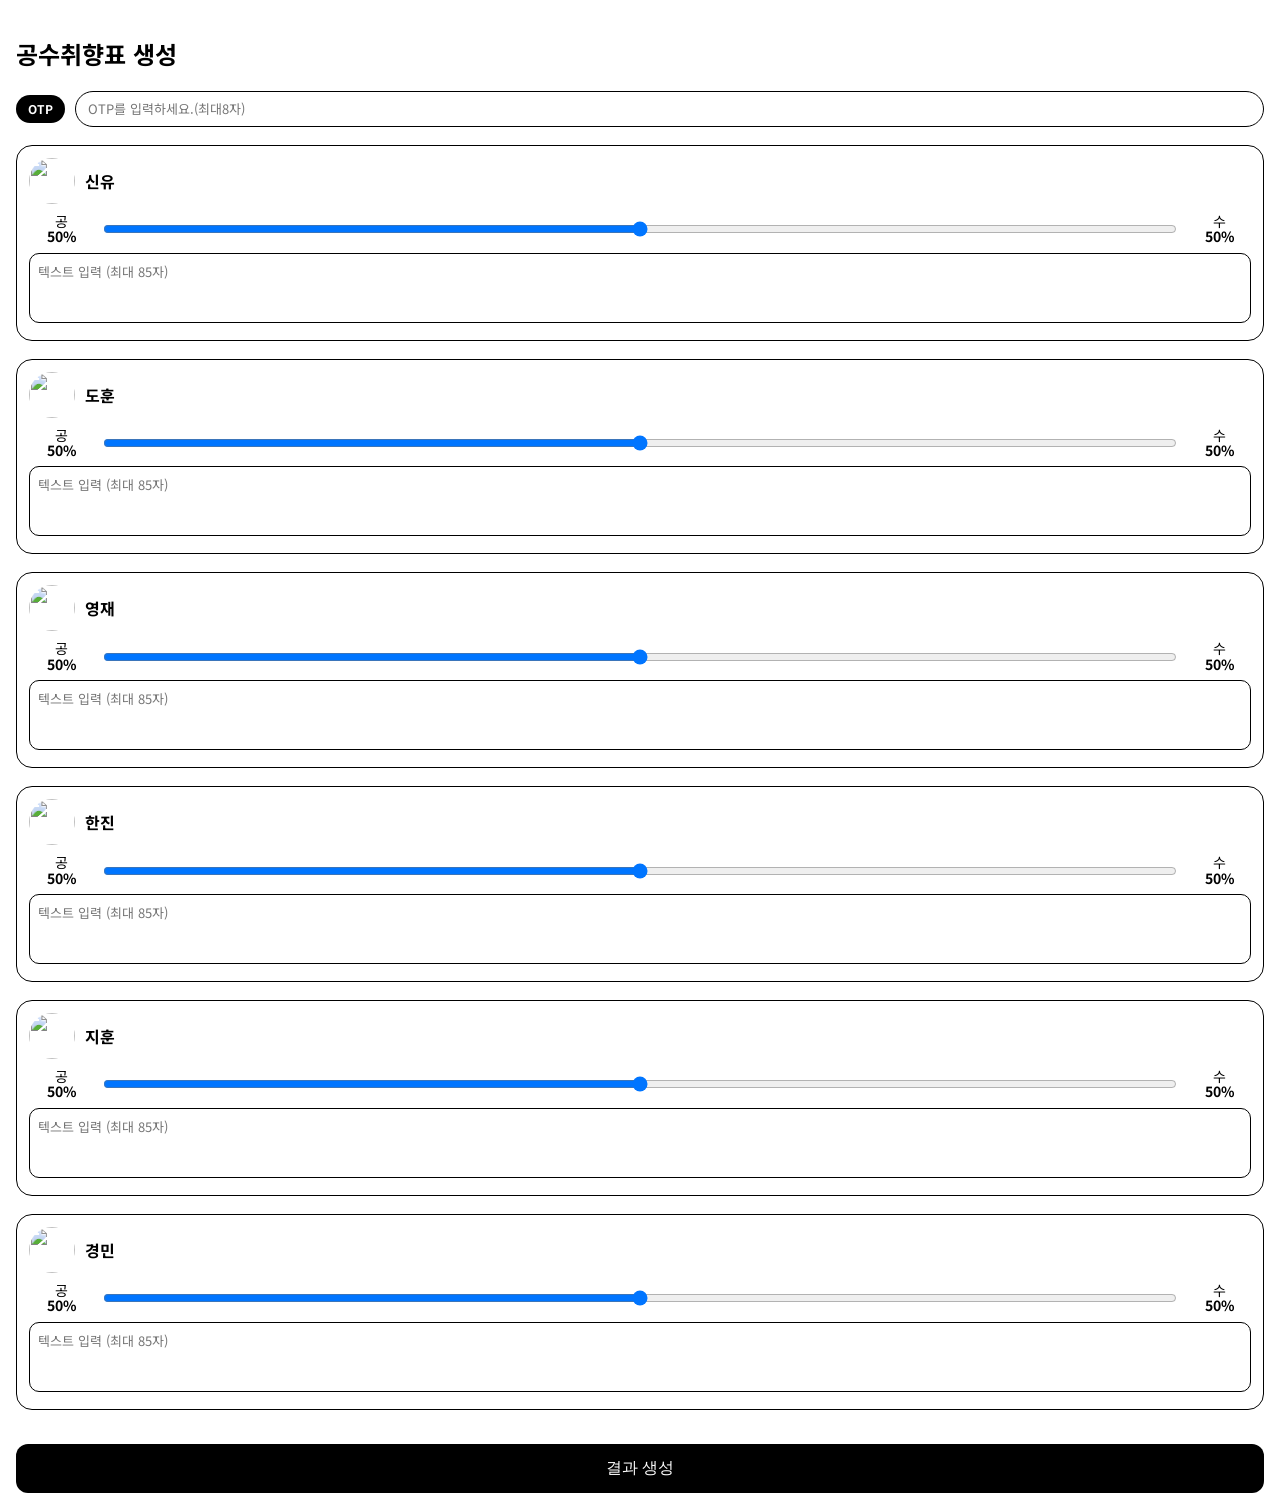
==== index.html @ 705f62eb "Update index.html" ====
<!DOCTYPE html>
<html lang="ko">
<head>
  <meta charset="UTF-8" />
  <meta name="viewport" content="width=device-width, initial-scale=1.0" />
  <title>공수취향표</title>

  <!-- ✅ Noto Sans KR -->
  <link rel="preconnect" href="https://fonts.googleapis.com">
  <link rel="preconnect" href="https://fonts.gstatic.com" crossorigin>
  <link href="https://fonts.googleapis.com/css2?family=Noto+Sans+KR:wght@400;500;700&display=swap" rel="stylesheet">

  <link rel="stylesheet" as="style" crossorigin
href="https://cdn.jsdelivr.net/gh/orioncactus/pretendard@v1.3.9/dist/web/static/pretendard.css" />

  <link rel="stylesheet" href="./style.css">
  <script src="./script.js" defer></script>
  <script src="https://cdn.jsdelivr.net/npm/html2canvas@1.4.1/dist/html2canvas.min.js"></script>
</head>

<body>
  <!-- 입력 화면 -->
  <div id="controls">
    <h2>공수취향표 생성</h2>

    <!-- ✅ OTP 입력칸(맨 위) -->
    <div class="otp-input-row">
      <span class="otp-tag">OTP</span>
      <input id="otpIn" type="text" maxlength="8" placeholder="OTP를 입력하세요.(최대8자)" />
    </div>

    <div id="inputs"></div>
    <button type="button" onclick="generate()">결과 생성</button>
  </div>

  <!-- 결과 화면 -->
  <div id="result">
    <div id="preview">
      <div class="canvas" id="capture">
        <!-- ✅ 헤더: 왼쪽 OTP / 가운데 타이틀 / 오른쪽 크레딧 -->
        <div class="header">
         <div class="header-left">
  <div class="otp-display">
    <span class="otp-tag">OTP</span>
  </div>
  <span class="otp-text" id="otpOut"></span>
</div>
          <div class="header-center">
            <div class="title-wrap">
              <img class="logo" src="https://i.imgur.com/lxO0ay6.png" alt="logo" />
              <h1>공수취향표</h1>
            </div>
          </div>

          <div class="header-right">
            <div class="credit">shinanddo</div>
          </div>
        </div>

        <div class="grid" id="resultList"></div>
      </div>
    </div>

    <button type="button" onclick="saveImage()">이미지 저장</button>
  </div>
</body>
</html>
---- style.css ----
* { box-sizing: border-box; }

body {
  margin: 0;
  padding: 16px;
  font-family: 'Noto Sans KR', -apple-system, BlinkMacSystemFont, sans-serif;
  background: #fff;
}

/* ================= 공통 버튼 ================= */
button{
  width:100%;
  padding:14px;
  font-size:16px;
  background:#000;
  color:#fff;
  border:none;
  border-radius:12px;
  margin-top:16px;
}

/* ================= 입력 화면 ================= */
#controls{ display:block; }

.otp-input-row{
  display:flex;
  align-items:center;
  gap:10px;
  margin: 12px 0 18px;
}

.otp-tag{
  display:inline-flex;
  align-items:center;
  justify-content:center;
  padding:8px 12px;
  border-radius:999px;
  background:#000;
  color:#fff;
  font-size:12px;
  font-weight:700;
  line-height:1;
  flex:0 0 auto;
}

#otpIn{
  flex:1;
  height:36px;
  padding:0 12px;
  border:1px solid #000;
  border-radius:999px;
  font-size:13px;
  outline:none;
  font-family:'Noto Sans KR', sans-serif;
}

.member-control{
  border:1px solid #000;
  border-radius:16px;
  padding:12px;
  margin-bottom:18px;
}

.member-header{
  display:flex;
  align-items:center;
  gap:10px;
}

.member-header img{
  width:46px;
  height:46px;
  border-radius:50%;
  object-fit:cover;
}

.range-row{
  display:flex;
  align-items:center;
  gap:8px;
  font-size:14px;
  margin-top:10px;
}

.range-row input[type=range]{ flex:1; }

.range-row .side{
  width:64px;
  display:flex;
  flex-direction:column;
  align-items:center;
  justify-content:center;
  white-space:nowrap;
  font-family:'Noto Sans KR', sans-serif;
  line-height:1.1;
}

.range-row .side b{
  font-weight:700;
  font-size:14px;
  line-height:1.1;
}

.member-control textarea{
  width:100%;
  height:70px;
  margin-top:8px;
  padding:8px;
  border-radius:10px;
  border:1px solid #000;
  resize:none;
  font-size:13px;
  font-family:'Noto Sans KR', sans-serif;
}

/* ================= 결과 화면 ================= */
#result{ display:none; }

/* ===== 프리뷰 박스 ===== */
#preview{
  width:100%;
  max-width:1200px;
  margin:0 auto;
  overflow:hidden;
  background:#fff;
}

/* ===== 저장 기준 캔버스 ===== */
#capture.canvas{
  width:1200px;
  height:900px;
  background:#fff;
  padding:48px;
  display:flex;
  flex-direction:column;
}

/* 프리뷰 스케일 */
#preview #capture{
  transform-origin: top left;
  transform: scale(var(--preview-scale, 1));
}

/* ================= 헤더 ================= */
/* ✅ 3분할: 왼쪽 OTP / 가운데 타이틀 / 오른쪽 크레딧 */
.header{
  display:grid;
  grid-template-columns: 1fr auto 1fr;
  align-items:center;
  margin-bottom:40px;
}

.header-left{
  display:flex;
  align-items:center;
  gap:10px;
}

.header-center{ justify-self:center; }
.header-right{ justify-self:end; }

.title-wrap{
  display:flex;
  font-size:38px;
  align-items:center;
  gap:10px;
  justify-content:center;
}

.header h1{
  font-size:1em;
  margin:0;
}

.logo{
  height:1.5em;
  width:auto;
  display:block;
  object-fit:contain;
}

.credit{
  background:#000;
  color:#fff;
  font-size:12px;
  padding:10px 14px;
  border-radius:999px;
  font-family: -apple-system, BlinkMacSystemFont, "Segoe UI",
               Roboto, Helvetica, Arial, sans-serif;
  font-weight:600; /* 애플 UI 느낌에 가장 가까움 */
}

/* ✅ 결과 OTP 표시 */
/* OTP 결과 표시 (credit과 동일한 스타일) */
.otp-display{
  display:flex;
  align-items:center;
  justify-content:center;
  background:#000;
  color:#fff;
  padding:10px 14px;
  border-radius:999px;
  font-family: -apple-system, BlinkMacSystemFont, "Segoe UI",
               Roboto, Helvetica, Arial, sans-serif;
  font-size:16px;
  font-weight:700;
  line-height:1;
  position: relative;
  top: -1px; 
}

.otp-display .otp-tag{
  background:none;
  padding:0;
  color:#fff;
  font-size:16px;      /* ✅ OTP 폰트 16 */
  font-weight:700;     /* ✅ 볼드 */
  line-height:1;
}

.otp-display, .otp-text{
  line-height:16px;          /* font-size(16)와 동일하게 고정 */
  display:flex;
  align-items:center;        /* 수직 중앙 고정 */
}

.otp-text{
  font-family:'Noto Sans KR', sans-serif;
  font-size:16px;      /* ✅ 텍스트도 16 */
  font-weight:700;     /* ✅ 볼드 */
  color:#000;          /* ✅ 블랙 */
  line-height:1;
  white-space:nowrap;
  position: relative;
  top: -1px; 
}


/* ================= 2x3 그리드 ================= */
.grid{
  flex:1;
  display:grid;
  grid-template-columns:1fr 1fr;
  grid-template-rows:repeat(3, 1fr);
  gap:32px 36px;
}

/* ================= 카드 ================= */
.card{
  display:flex;
  align-items:center;
  gap:16px;
  height:100%;
}

.card img{
  width:150px;
  height:150px;
  border-radius:50%;
  object-fit:cover;
}

.content{ flex:1; }

/* ================= 공/수 바 ================= */
.bar-wrap{
  display:flex;
  align-items:center;
  gap:12px;
  margin-bottom:14px;
  font-family:'Noto Sans KR', sans-serif;
}

/* ✅ 결과 공/수(라벨+숫자) 가운데 정렬 */
.sidecol{
  width:36px;
  text-align:center;
  line-height:1.15;
}

.sidecol .label{
  font-family: -apple-system, BlinkMacSystemFont, "Segoe UI",
               Roboto, Helvetica, Arial, sans-serif;
  font-size:14px;
  font-weight:700;
  line-height:1.15;
}

.sidecol .num{
  font-family: -apple-system, BlinkMacSystemFont, "Segoe UI",
               Roboto, Helvetica, Arial, sans-serif;
  font-size:14px;
  font-weight:600;   /* 애플 UI 숫자 느낌 */
  line-height:1.15;
}

/* 바 전체 */
.bar{
  position:relative;
  width:100%;
  height:18px;
  background:#eee;
  border:1px solid #000;
  border-radius:999px;
  overflow:hidden;
}

/* 이동 바 */
.bar-inner{
  position:absolute;
  top:0;
  height:100%;
  background:#000;
  border-radius:999px;
}

/* ================= 텍스트 박스 ================= */
.result-text{
  font-family:
  'Noto Sans KR',
  -apple-system,
  BlinkMacSystemFont,
  "Segoe UI",
  Roboto,
  Helvetica,
  Arial,
  sans-serif;
  font-weight:600;
  border:1px solid #000;
  border-radius:14px;
  padding:20px;
  min-height:170px;
  max-height:170px;
  font-size:20px;
  line-height:1.25;
  overflow:hidden;
  text-align:left;
  word-break:break-word;
}
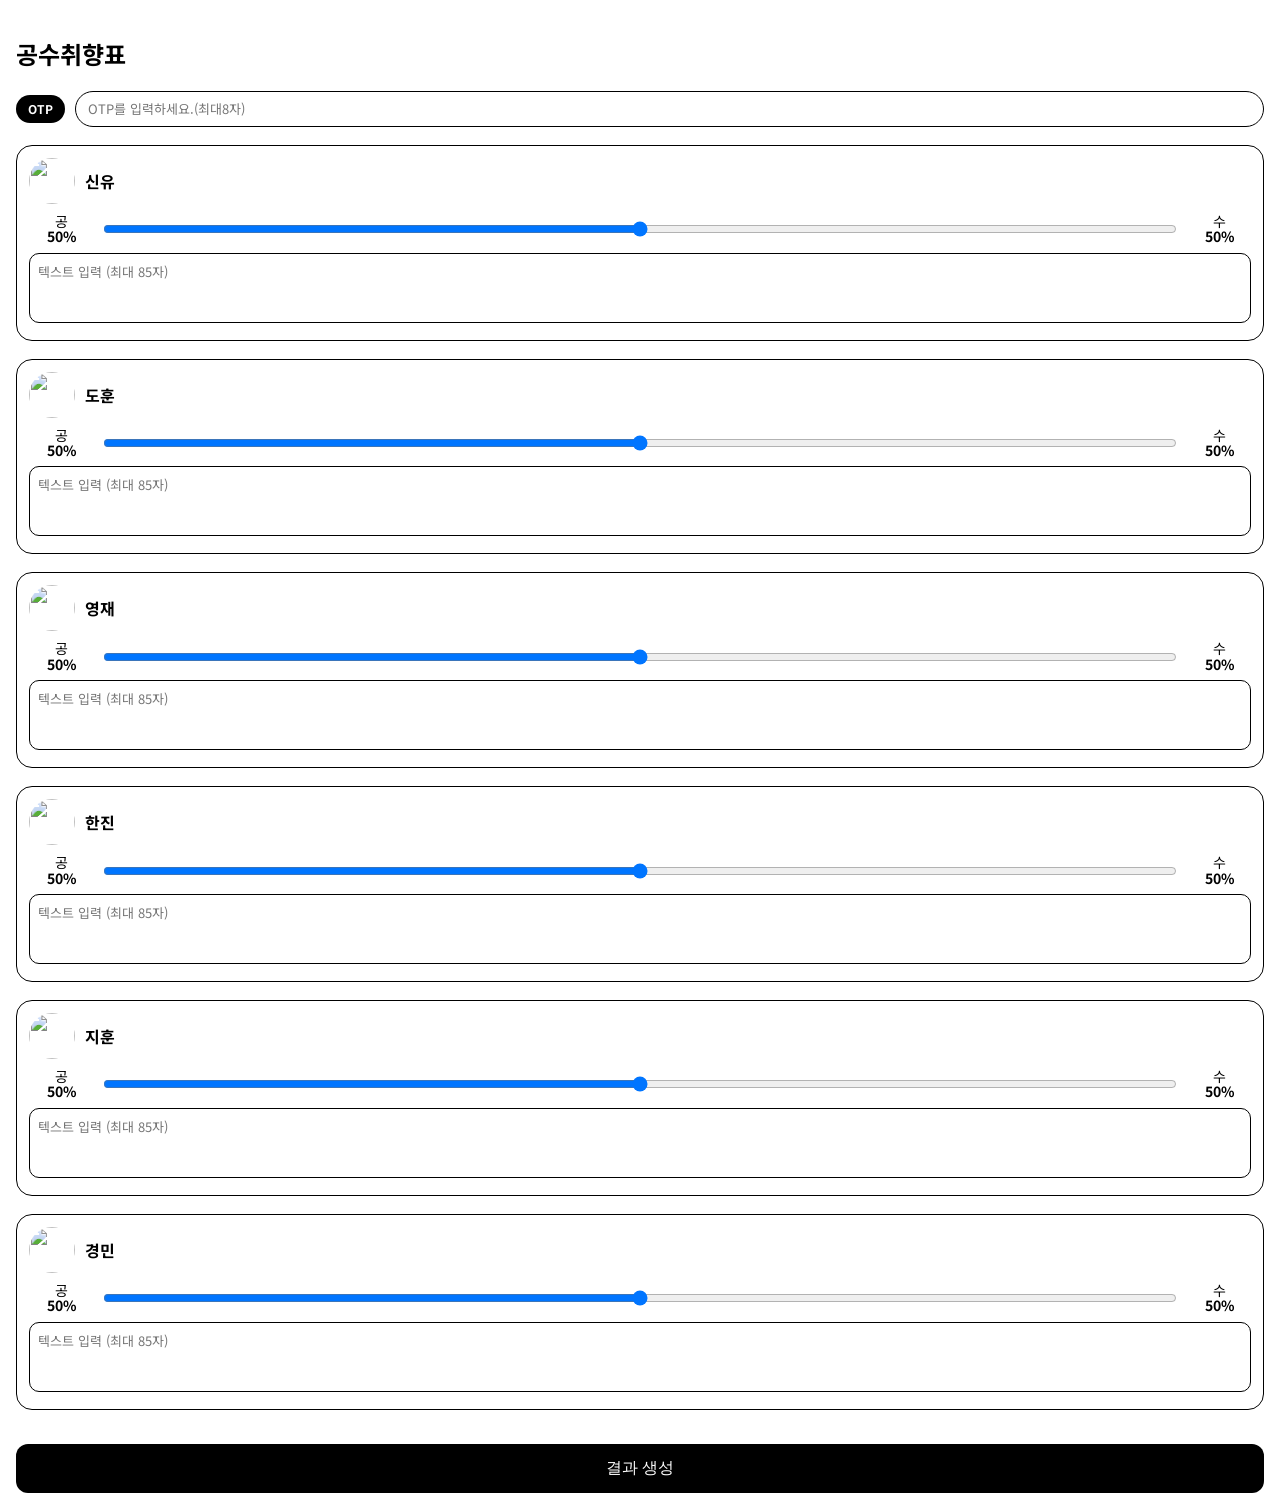
==== commit 1e3e5a8d: "Update index.html" ====
--- a/index.html
+++ b/index.html
@@ -21,7 +21,7 @@
 <body>
   <!-- 입력 화면 -->
   <div id="controls">
-    <h2>공수취향표 생성</h2>
+    <h2>공수취향표</h2>
 
     <!-- ✅ OTP 입력칸(맨 위) -->
     <div class="otp-input-row">
@@ -69,3 +69,4 @@
 
 
 
+
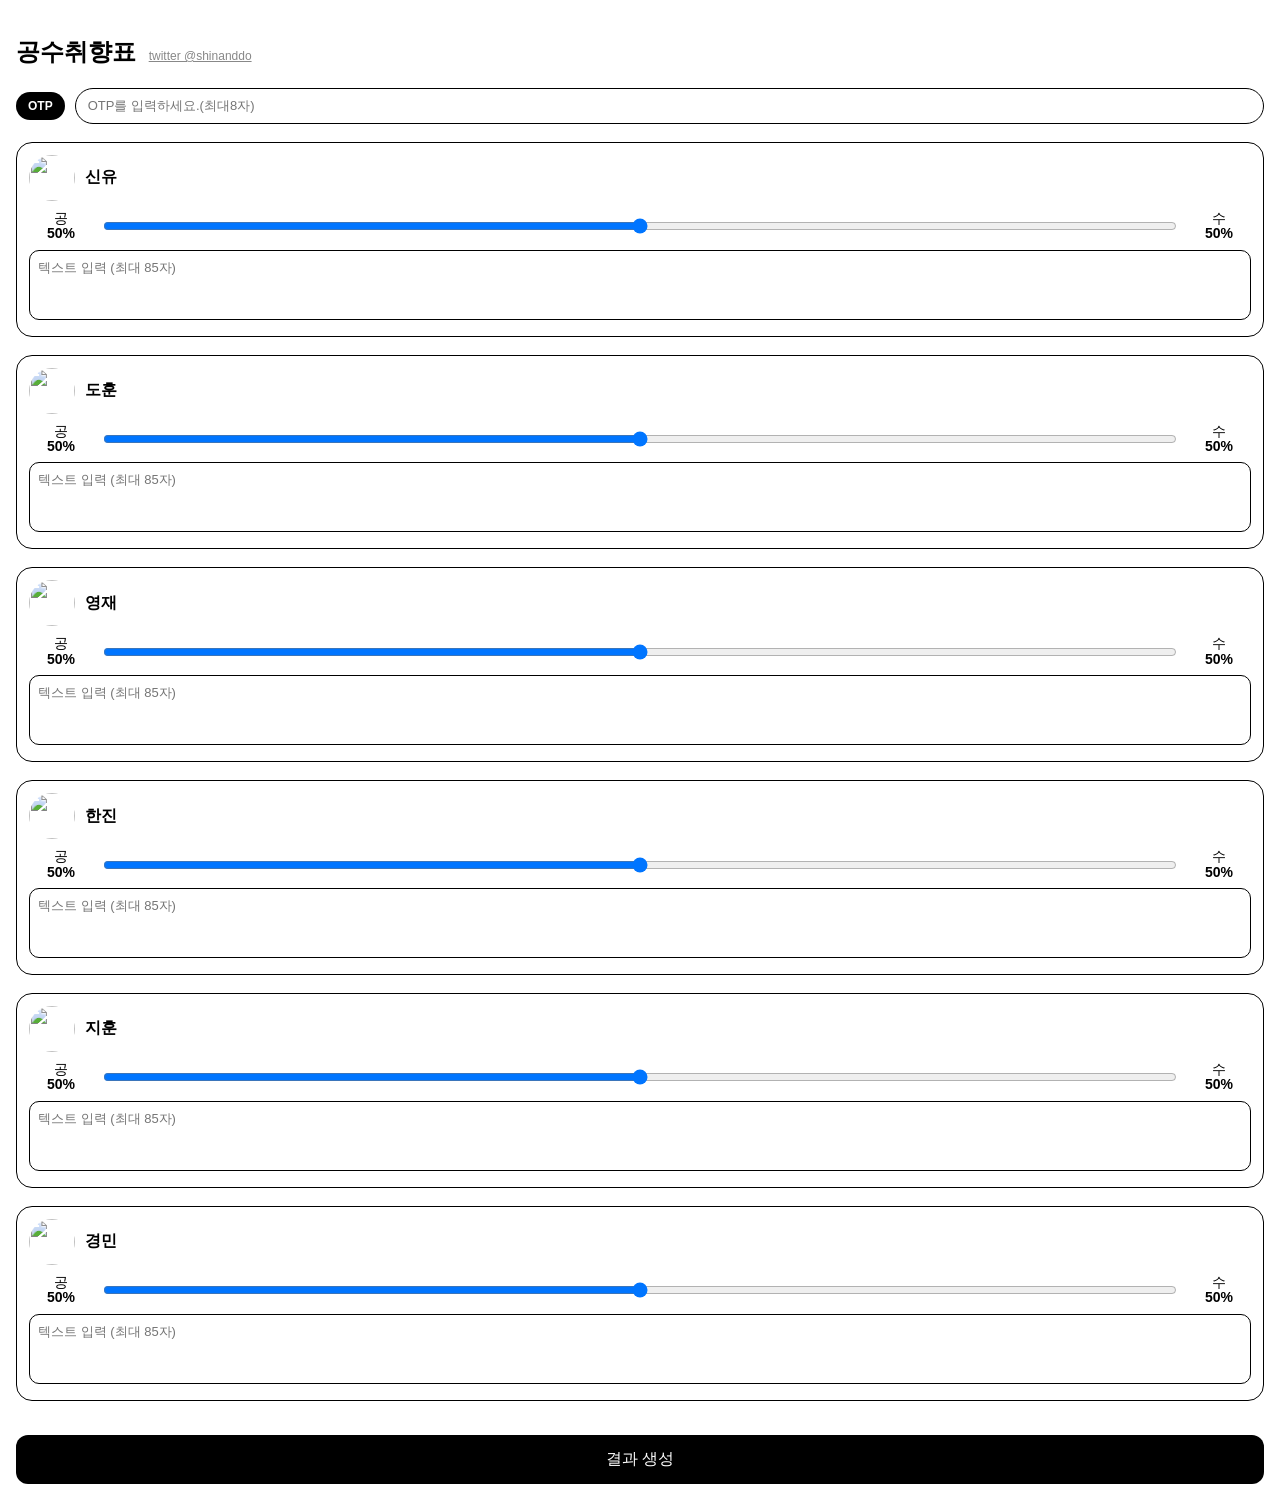
==== commit 3cf40e71: "Update index.html" ====
--- a/index.html
+++ b/index.html
@@ -10,8 +10,9 @@
   <link rel="preconnect" href="https://fonts.gstatic.com" crossorigin>
   <link href="https://fonts.googleapis.com/css2?family=Noto+Sans+KR:wght@400;500;700&display=swap" rel="stylesheet">
 
-  <link rel="stylesheet" as="style" crossorigin
-href="https://cdn.jsdelivr.net/gh/orioncactus/pretendard@v1.3.9/dist/web/static/pretendard.css" />
+  <!-- ✅ Pretendard (rel="stylesheet" 필수) -->
+  <link rel="stylesheet" crossorigin
+    href="https://cdn.jsdelivr.net/gh/orioncactus/pretendard@v1.3.9/dist/web/static/pretendard.css" />
 
   <link rel="stylesheet" href="./style.css">
   <script src="./script.js" defer></script>
@@ -21,7 +22,16 @@
 <body>
   <!-- 입력 화면 -->
   <div id="controls">
-    <h2>공수취향표</h2>
+    <h2 class="title">
+      공수취향표
+      <a
+        class="title-sub"
+        href="https://twitter.com/shinanddo"
+        target="_blank"
+        rel="noopener noreferrer"
+        aria-label="Twitter @shinanddo"
+      >twitter @shinanddo</a>
+    </h2>
 
     <!-- ✅ OTP 입력칸(맨 위) -->
     <div class="otp-input-row">
@@ -39,12 +49,13 @@
       <div class="canvas" id="capture">
         <!-- ✅ 헤더: 왼쪽 OTP / 가운데 타이틀 / 오른쪽 크레딧 -->
         <div class="header">
-         <div class="header-left">
-  <div class="otp-display">
-    <span class="otp-tag">OTP</span>
-  </div>
-  <span class="otp-text" id="otpOut"></span>
-</div>
+          <div class="header-left">
+            <div class="otp-display">
+              <span class="otp-tag">OTP</span>
+            </div>
+            <span class="otp-text" id="otpOut"></span>
+          </div>
+
           <div class="header-center">
             <div class="title-wrap">
               <img class="logo" src="https://i.imgur.com/lxO0ay6.png" alt="logo" />
@@ -65,8 +76,3 @@
   </div>
 </body>
 </html>
-
-
-
-
-
--- a/style.css
+++ b/style.css
@@ -3,7 +3,7 @@
 body {
   margin: 0;
   padding: 16px;
-  font-family: 'Noto Sans KR', -apple-system, BlinkMacSystemFont, sans-serif;
+  font-family: 'Pretendard', -apple-system, BlinkMacSystemFont, sans-serif;
   background: #fff;
 }
 
@@ -22,6 +22,13 @@
 /* ================= 입력 화면 ================= */
 #controls{ display:block; }
 
+.title-sub {
+  font-size: 12px;   /* OTP와 동일 */
+  color: #888;         /* OTP와 동일 */
+  font-weight: 400;
+  margin-left: 0.5em;
+}
+
 .otp-input-row{
   display:flex;
   align-items:center;
@@ -51,7 +58,7 @@
   border-radius:999px;
   font-size:13px;
   outline:none;
-  font-family:'Noto Sans KR', sans-serif;
+  font-family:'Pretendard', sans-serif;
 }
 
 .member-control{
@@ -91,7 +98,7 @@
   align-items:center;
   justify-content:center;
   white-space:nowrap;
-  font-family:'Noto Sans KR', sans-serif;
+  font-family:'Pretendard', sans-serif;
   line-height:1.1;
 }
 
@@ -110,7 +117,7 @@
   border:1px solid #000;
   resize:none;
   font-size:13px;
-  font-family:'Noto Sans KR', sans-serif;
+  font-family:'Pretendard', sans-serif;
 }
 
 /* ================= 결과 화면 ================= */
@@ -200,7 +207,7 @@
   color:#fff;
   padding:10px 14px;
   border-radius:999px;
-  font-family: -apple-system, BlinkMacSystemFont, "Segoe UI",
+  font-family: 'Pretendard', -apple-system, BlinkMacSystemFont, "Segoe UI",
                Roboto, Helvetica, Arial, sans-serif;
   font-size:16px;
   font-weight:700;
@@ -225,7 +232,7 @@
 }
 
 .otp-text{
-  font-family:'Noto Sans KR', sans-serif;
+  font-family:'Pretendard', sans-serif;
   font-size:16px;      /* ✅ 텍스트도 16 */
   font-weight:700;     /* ✅ 볼드 */
   color:#000;          /* ✅ 블랙 */
@@ -268,7 +275,7 @@
   align-items:center;
   gap:12px;
   margin-bottom:14px;
-  font-family:'Noto Sans KR', sans-serif;
+  font-family:'Pretendard', sans-serif;
 }
 
 /* ✅ 결과 공/수(라벨+숫자) 가운데 정렬 */
@@ -279,7 +286,7 @@
 }
 
 .sidecol .label{
-  font-family: -apple-system, BlinkMacSystemFont, "Segoe UI",
+  font-family: 'Pretendard', -apple-system, BlinkMacSystemFont, "Segoe UI",
                Roboto, Helvetica, Arial, sans-serif;
   font-size:14px;
   font-weight:700;
@@ -315,17 +322,17 @@
 }
 
 /* ================= 텍스트 박스 ================= */
-.result-text{
+.result-text {
   font-family:
-  'Noto Sans KR',
-  -apple-system,
-  BlinkMacSystemFont,
-  "Segoe UI",
-  Roboto,
-  Helvetica,
-  Arial,
-  sans-serif;
-  font-weight:600;
+    'Pretendard',
+    -apple-system,
+    BlinkMacSystemFont,
+    "Segoe UI",
+    Roboto,
+    Helvetica,
+    Arial,
+    sans-serif;
+  font-weight: 600;
   border:1px solid #000;
   border-radius:14px;
   padding:20px;
@@ -336,10 +343,11 @@
   overflow:hidden;
   text-align:left;
   word-break:break-word;
-}
-
-
-
-
-
-
+  font-variant-numeric: tabular-nums;
+}
+
+
+
+
+
+
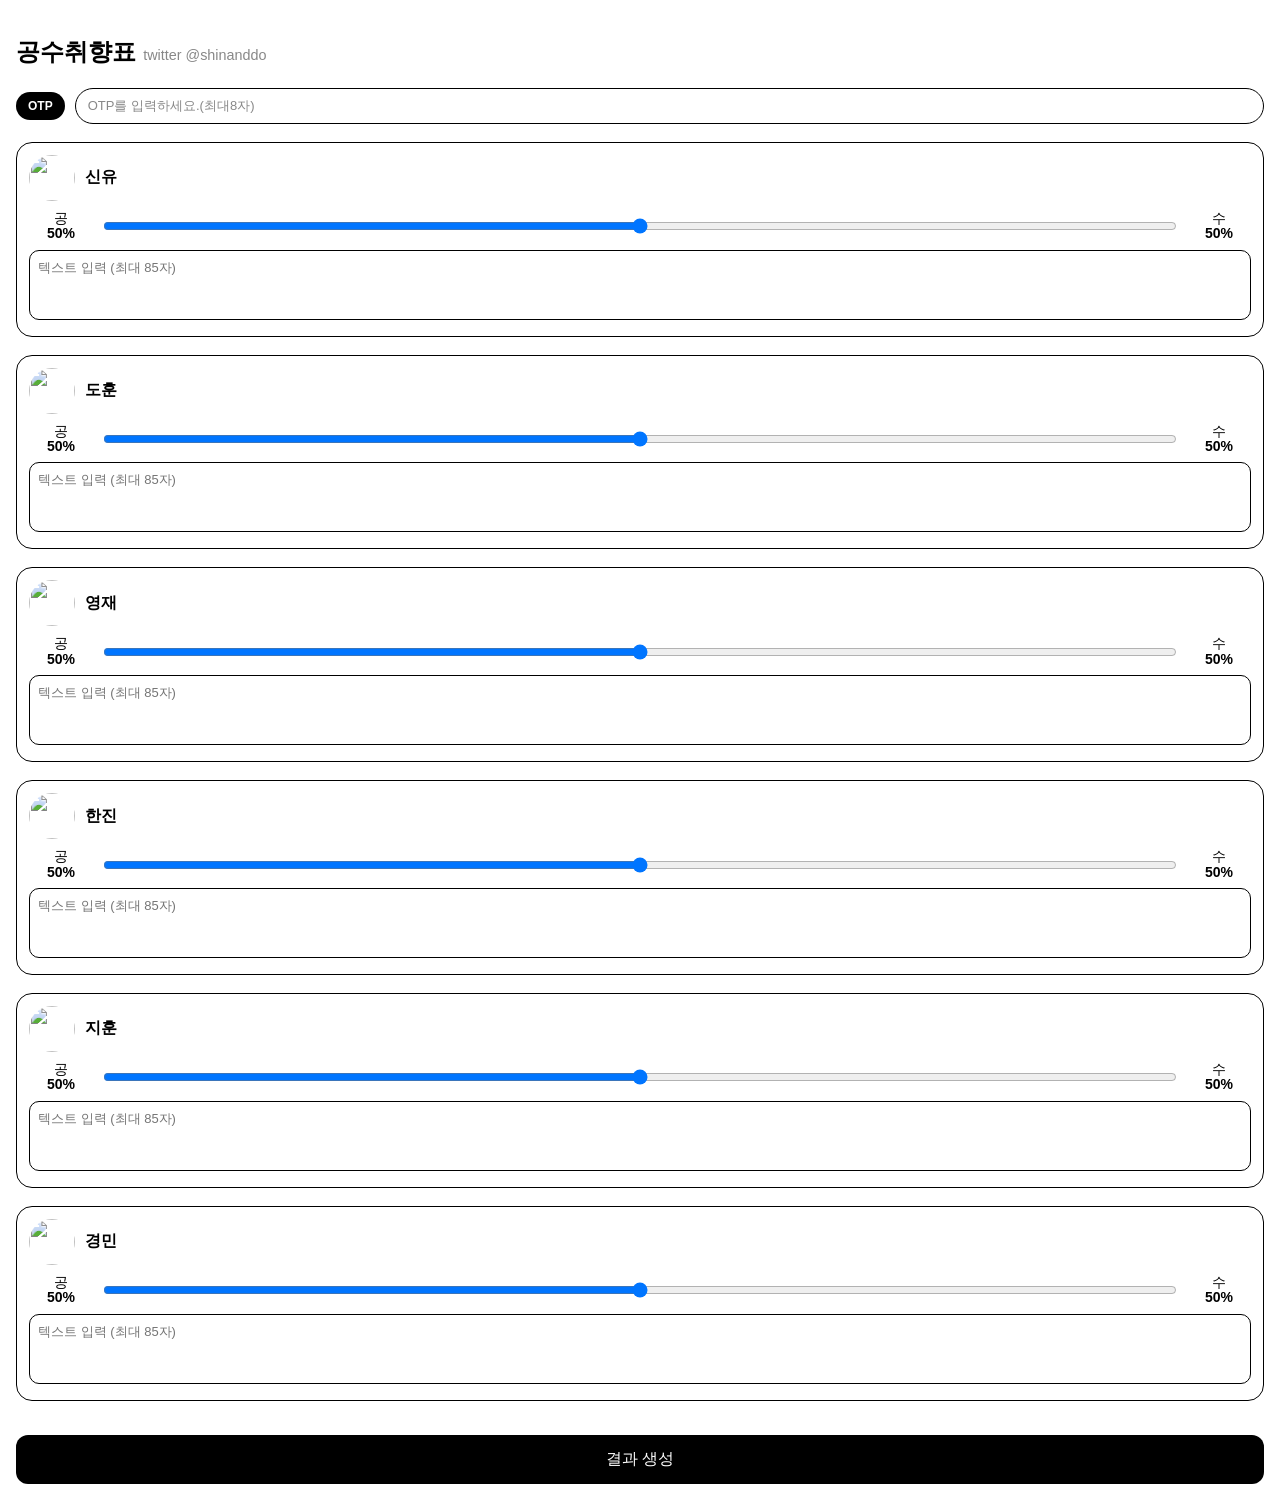
==== commit 43138396: "Update index.html" ====
--- a/index.html
+++ b/index.html
@@ -5,12 +5,12 @@
   <meta name="viewport" content="width=device-width, initial-scale=1.0" />
   <title>공수취향표</title>
 
-  <!-- ✅ Noto Sans KR -->
+  <!-- ✅ Noto Sans KR (유지: 이미 쓰고 있던 링크) -->
   <link rel="preconnect" href="https://fonts.googleapis.com">
   <link rel="preconnect" href="https://fonts.gstatic.com" crossorigin>
   <link href="https://fonts.googleapis.com/css2?family=Noto+Sans+KR:wght@400;500;700&display=swap" rel="stylesheet">
 
-  <!-- ✅ Pretendard (rel="stylesheet" 필수) -->
+  <!-- ✅ Pretendard (정상 로드되도록 수정) -->
   <link rel="stylesheet" crossorigin
     href="https://cdn.jsdelivr.net/gh/orioncactus/pretendard@v1.3.9/dist/web/static/pretendard.css" />
 
@@ -24,12 +24,13 @@
   <div id="controls">
     <h2 class="title">
       공수취향표
+      <!-- ✅ span → a 로 변경 (클릭 시 트위터 이동) -->
       <a
         class="title-sub"
         href="https://twitter.com/shinanddo"
         target="_blank"
         rel="noopener noreferrer"
-        aria-label="Twitter @shinanddo"
+        aria-label="twitter @shinanddo"
       >twitter @shinanddo</a>
     </h2>
 
--- a/style.css
+++ b/style.css
@@ -22,11 +22,32 @@
 /* ================= 입력 화면 ================= */
 #controls{ display:block; }
 
-.title-sub {
-  font-size: 12px;   /* OTP와 동일 */
-  color: #888;         /* OTP와 동일 */
+/* ✅ 타이틀 옆 링크 정렬 안정 (추가) */
+.title{
+  display:flex;
+  align-items:baseline;
+}
+
+.title-sub{
+  font-size: 0.9rem;
+  color: #888;
   font-weight: 400;
   margin-left: 0.5em;
+  text-decoration: none;
+}
+.title-sub:hover{
+  text-decoration: underline;
+}
+/* ✅ 링크가 파랗게/보라색으로 바뀌는 것 방지 (추가) */
+.title-sub:visited,
+.title-sub:active{
+  color:#888;
+}
+
+/* ✅ OTP 안내(placeholder)를 title-sub과 동일 톤으로 고정 (추가) */
+#otpIn::placeholder{
+  color:#888;
+  opacity:1;
 }
 
 .otp-input-row{
@@ -241,7 +262,6 @@
   position: relative;
   top: -1px; 
 }
-
 
 /* ================= 2x3 그리드 ================= */
 .grid{
@@ -345,9 +365,3 @@
   word-break:break-word;
   font-variant-numeric: tabular-nums;
 }
-
-
-
-
-
-
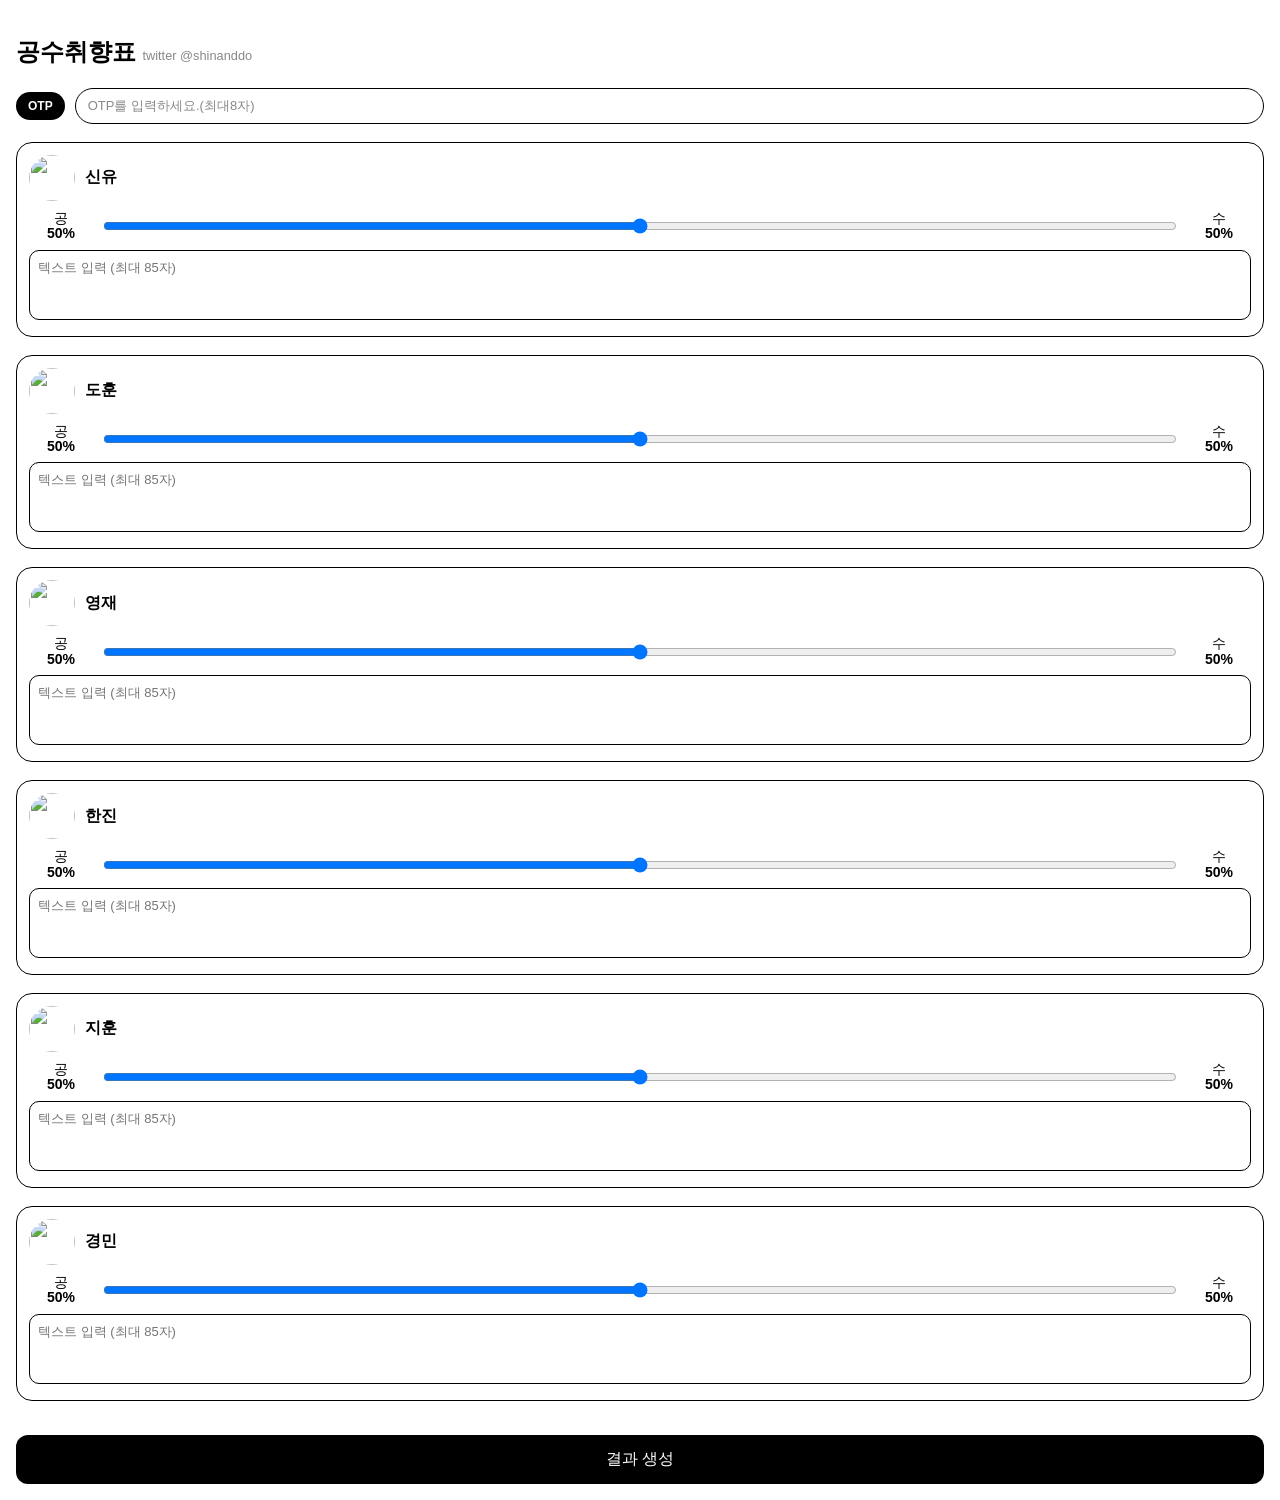
==== commit 74f673c0: "Update index.html" ====
--- a/index.html
+++ b/index.html
@@ -4,6 +4,21 @@
   <meta charset="UTF-8" />
   <meta name="viewport" content="width=device-width, initial-scale=1.0" />
   <title>공수취향표</title>
+
+  <!-- ✅ Open Graph / X(Twitter) 미리보기 -->
+  <meta property="og:type" content="website" />
+  <meta property="og:title" content="공수취향표" />
+  <meta property="og:description" content="공/수 비율과 멘트를 입력해 취향표 이미지를 생성하고 저장할 수 있어요." />
+  <meta property="og:image" content="https://i.imgur.com/I9dcZFi.png" />
+  <meta property="og:image:secure_url" content="https://i.imgur.com/I9dcZFi.png" />
+  <meta property="og:url" content="https://shinanddo.github.io/chart/" />
+  <meta property="og:site_name" content="공수취향표" />
+
+  <meta name="twitter:card" content="summary_large_image" />
+  <meta name="twitter:title" content="공수취향표" />
+  <meta name="twitter:description" content="공/수 비율과 멘트를 입력해 취향표 이미지를 생성하고 저장할 수 있어요." />
+  <meta name="twitter:image" content="https://i.imgur.com/I9dcZFi.png" />
+  <meta name="twitter:image:alt" content="공수취향표 미리보기" />
 
   <!-- ✅ Noto Sans KR (유지: 이미 쓰고 있던 링크) -->
   <link rel="preconnect" href="https://fonts.googleapis.com">
@@ -27,7 +42,7 @@
       <!-- ✅ span → a 로 변경 (클릭 시 트위터 이동) -->
       <a
         class="title-sub"
-        href="https://twitter.com/shinanddo"
+        href="https://x.com/shinanddo"
         target="_blank"
         rel="noopener noreferrer"
         aria-label="twitter @shinanddo"
@@ -77,3 +92,4 @@
   </div>
 </body>
 </html>
+
--- a/style.css
+++ b/style.css
@@ -29,7 +29,8 @@
 }
 
 .title-sub{
-  font-size: 0.9rem;
+  font-family: 'Pretendard', -apple-system, BlinkMacSystemFont, sans-serif;
+  font-size: 0.8rem;
   color: #888;
   font-weight: 400;
   margin-left: 0.5em;
@@ -360,8 +361,11 @@
   max-height:170px;
   font-size:20px;
   line-height:1.25;
+  letter-spacing:-0.01em;
   overflow:hidden;
   text-align:left;
   word-break:break-word;
   font-variant-numeric: tabular-nums;
 }
+
+
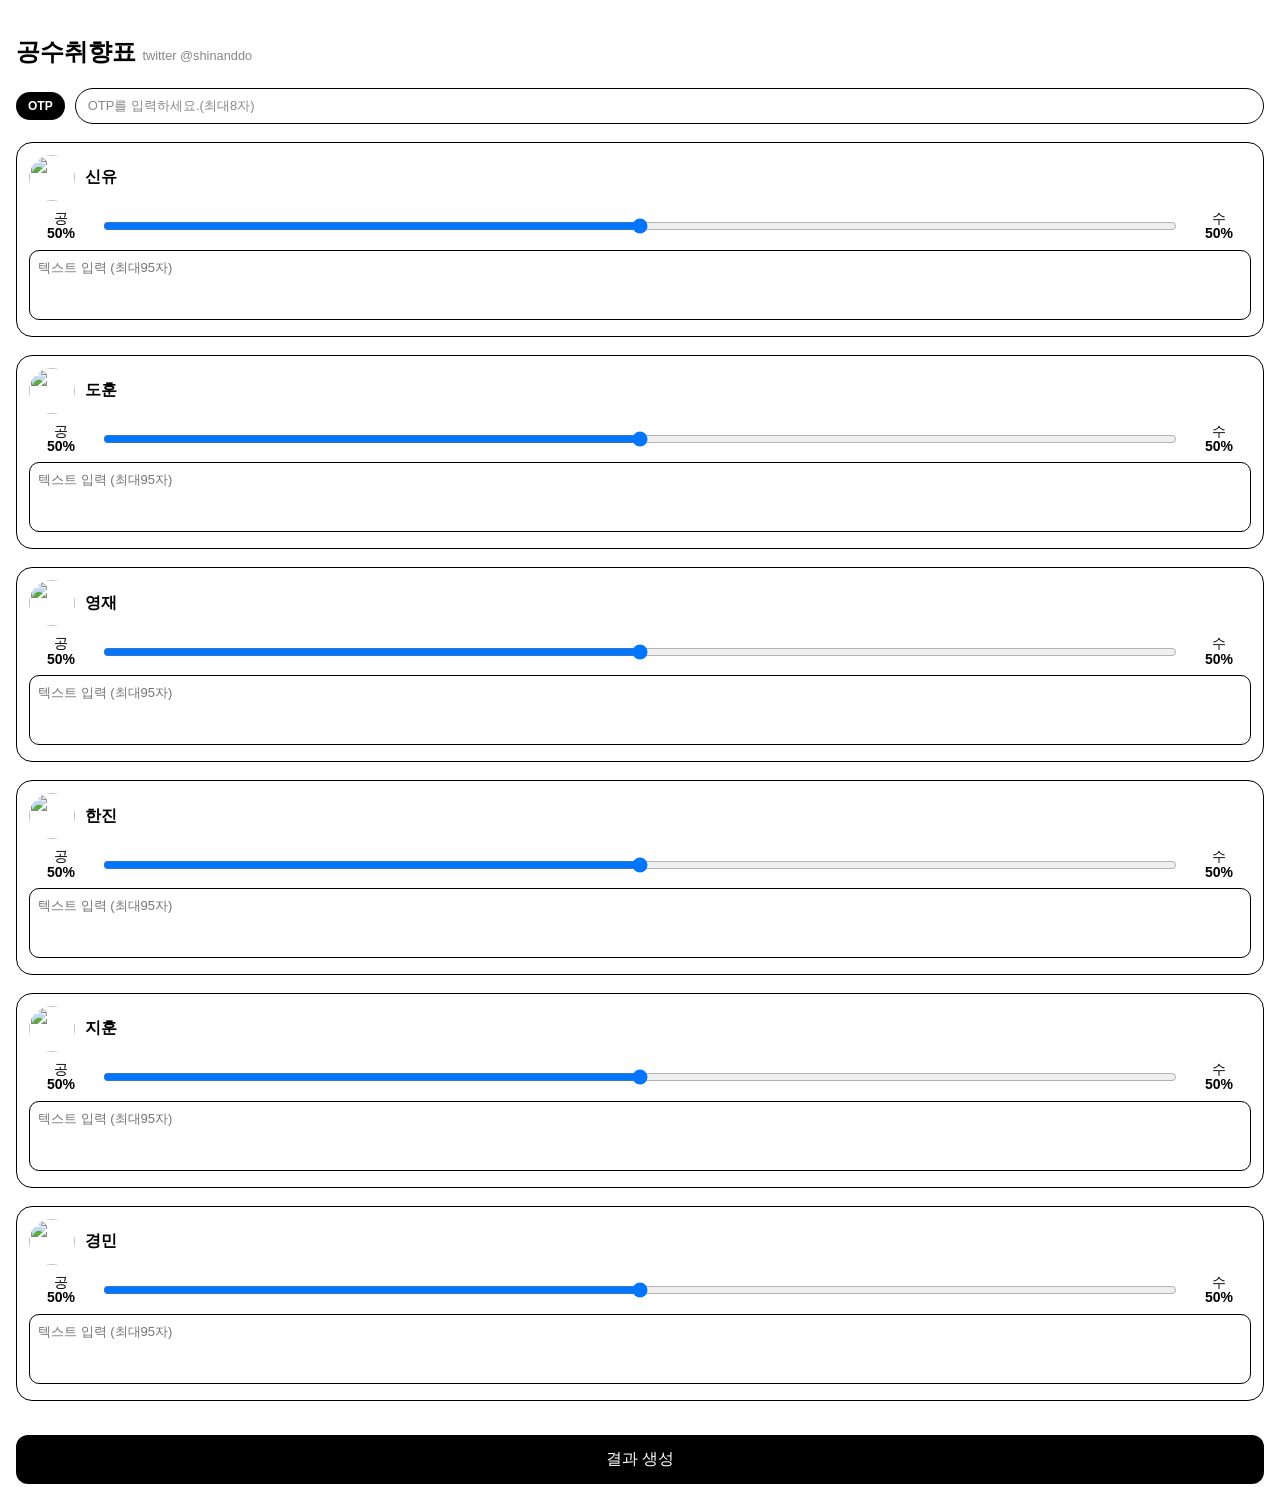
==== commit 78a81879: "Update index.html" ====
--- a/index.html
+++ b/index.html
@@ -9,15 +9,15 @@
   <meta property="og:type" content="website" />
   <meta property="og:title" content="공수취향표" />
   <meta property="og:description" content="공/수 비율과 멘트를 입력해 취향표 이미지를 생성하고 저장할 수 있어요." />
-  <meta property="og:image" content="https://i.imgur.com/I9dcZFi.png" />
-  <meta property="og:image:secure_url" content="https://i.imgur.com/I9dcZFi.png" />
+  <meta property="og:image" content="https://i.imgur.com/mS3GFY6.png" />
+  <meta property="og:image:secure_url" content="https://i.imgur.com/mS3GFY6.png" />
   <meta property="og:url" content="https://shinanddo.github.io/chart/" />
   <meta property="og:site_name" content="공수취향표" />
 
   <meta name="twitter:card" content="summary_large_image" />
   <meta name="twitter:title" content="공수취향표" />
   <meta name="twitter:description" content="공/수 비율과 멘트를 입력해 취향표 이미지를 생성하고 저장할 수 있어요." />
-  <meta name="twitter:image" content="https://i.imgur.com/I9dcZFi.png" />
+  <meta name="twitter:image" content="https://i.imgur.com/mS3GFY6.png" />
   <meta name="twitter:image:alt" content="공수취향표 미리보기" />
 
   <!-- ✅ Noto Sans KR (유지: 이미 쓰고 있던 링크) -->
@@ -93,3 +93,7 @@
 </body>
 </html>
 
+
+
+
+
--- a/style.css
+++ b/style.css
@@ -361,7 +361,7 @@
   max-height:170px;
   font-size:20px;
   line-height:1.25;
-  letter-spacing:-0.01em;
+  letter-spacing:-0.02em;
   overflow:hidden;
   text-align:left;
   word-break:break-word;
@@ -369,3 +369,8 @@
 }
 
 
+
+
+
+
+
